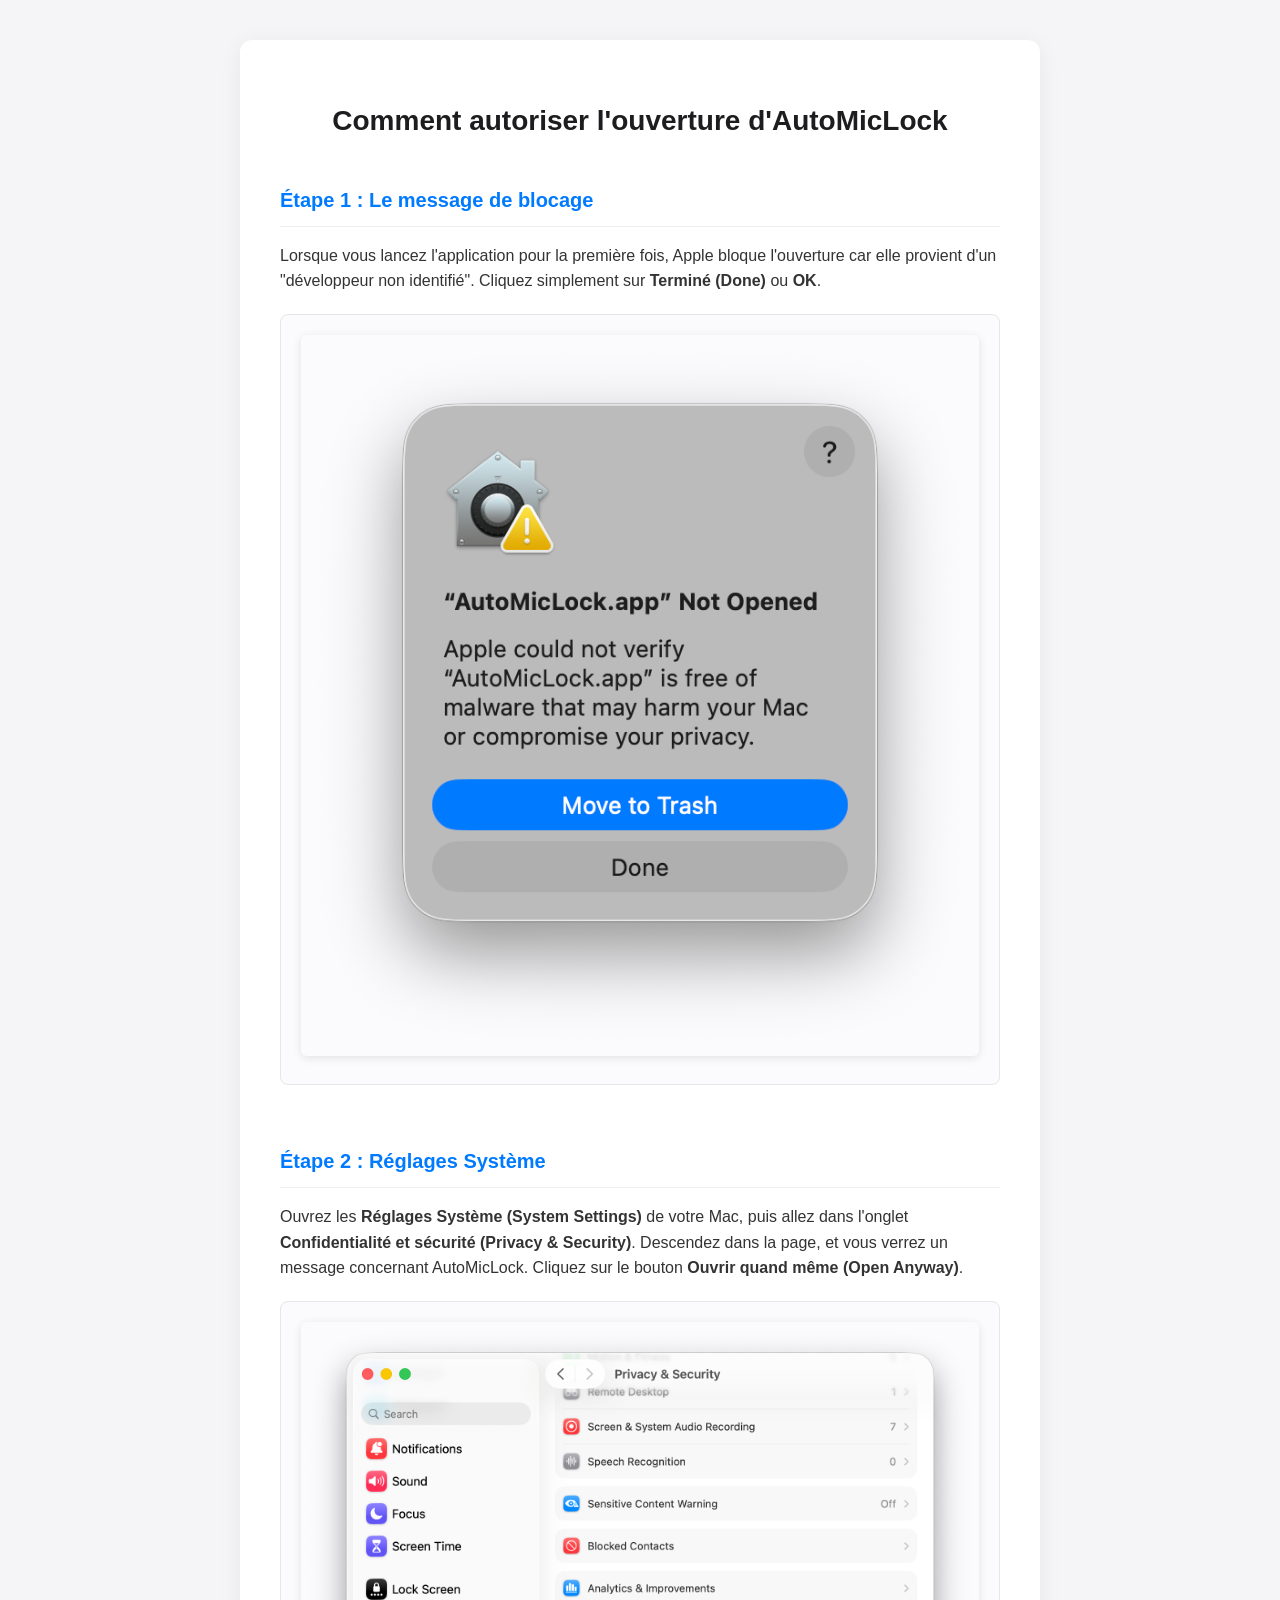
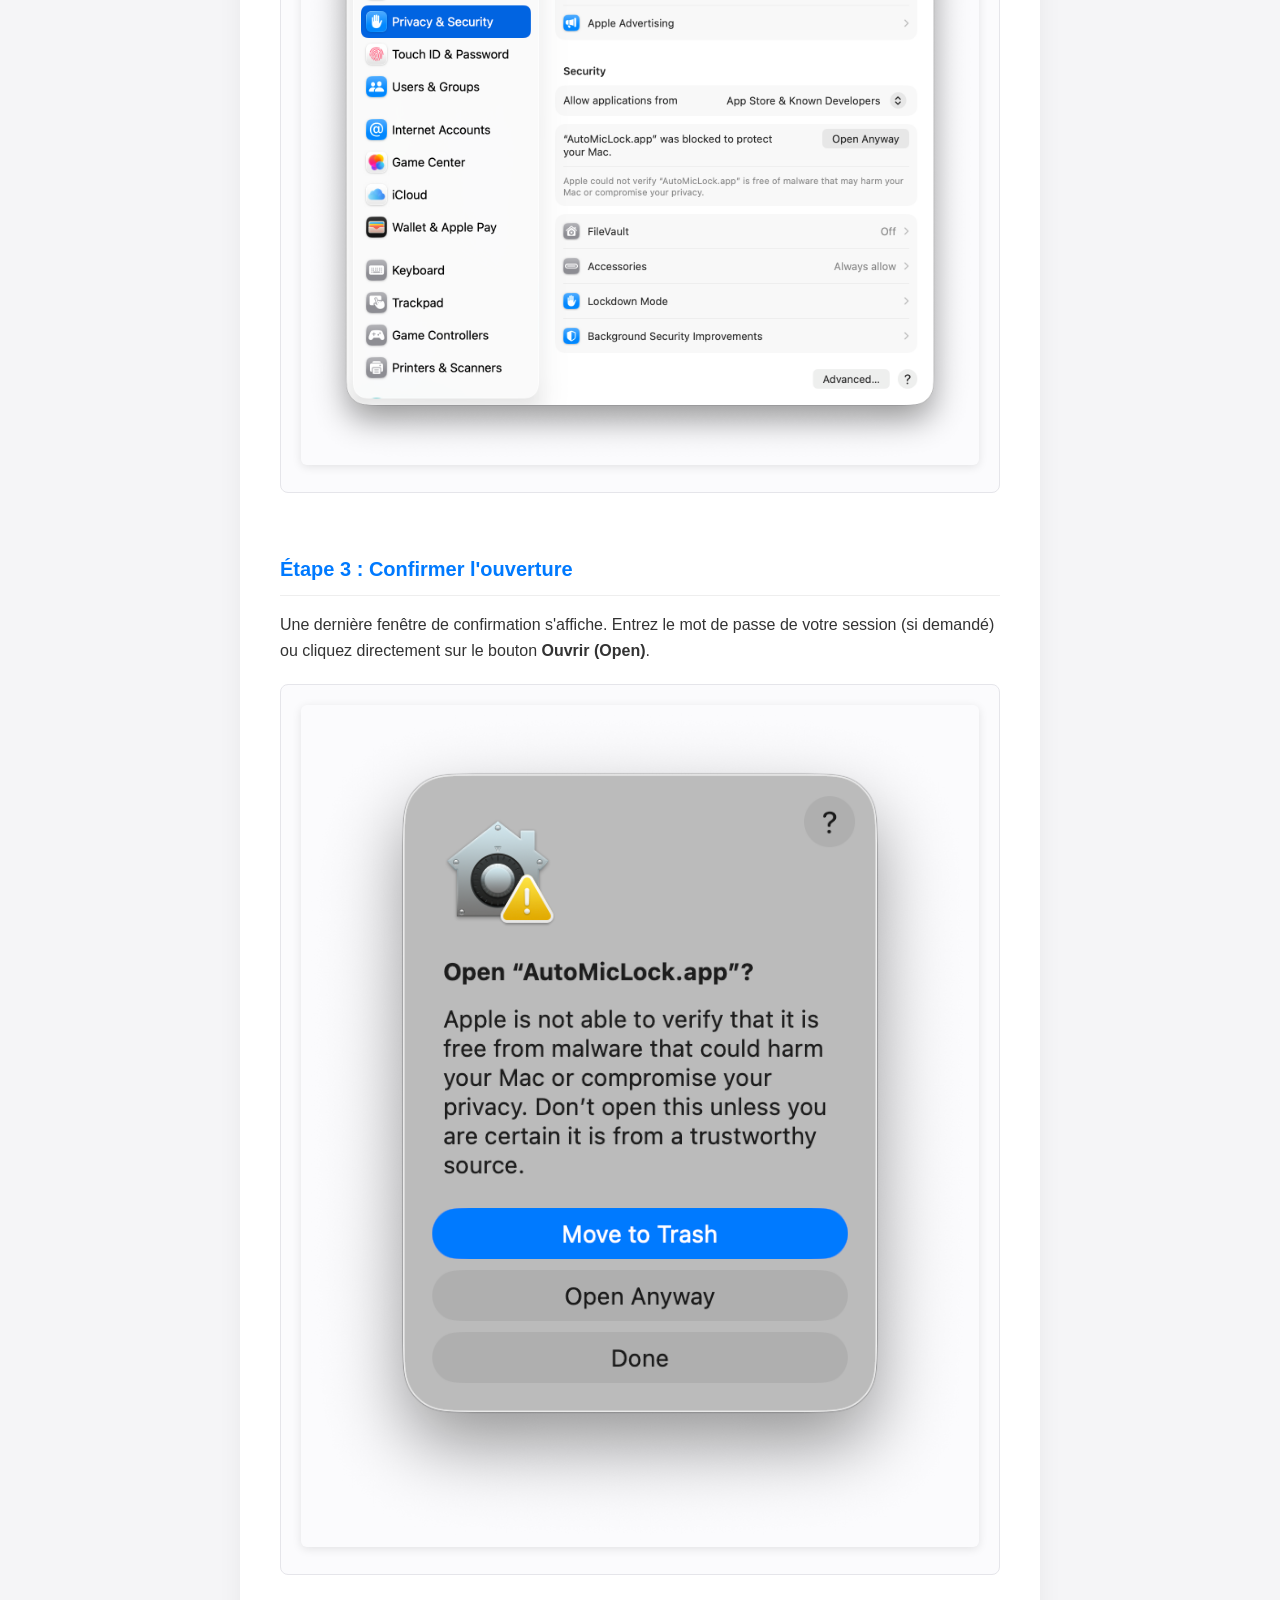
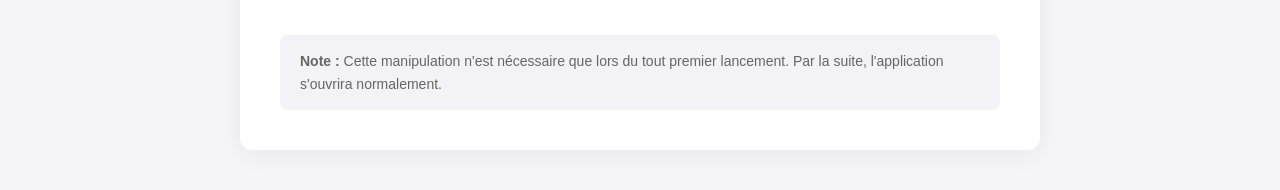
==== INSTALL_TUTORIAL.html @ b4e9e0fe "feat: complete DMG polish with visual HTML tutorial" ====
<!DOCTYPE html>
<html lang="fr">
<head>
    <meta charset="UTF-8">
    <title>Tutoriel d'installation - AutoMicLock</title>
    <style>
        body {
            font-family: -apple-system, BlinkMacSystemFont, "Segoe UI", Roboto, Helvetica, Arial, sans-serif;
            background-color: #f5f5f7;
            color: #333;
            max-width: 800px;
            margin: 0 auto;
            padding: 40px 20px;
            line-height: 1.6;
        }
        .container {
            background: white;
            padding: 40px;
            border-radius: 12px;
            box-shadow: 0 4px 24px rgba(0,0,0,0.06);
        }
        h1 {
            font-size: 28px;
            text-align: center;
            margin-bottom: 40px;
            color: #1d1d1f;
        }
        .step {
            margin-bottom: 60px;
        }
        .step h2 {
            font-size: 20px;
            color: #007aff;
            margin-bottom: 15px;
            border-bottom: 1px solid #eee;
            padding-bottom: 10px;
        }
        .step p {
            font-size: 16px;
            margin-bottom: 20px;
        }
        .img-container {
            text-align: center;
            background: #fbfbfd;
            padding: 20px;
            border-radius: 8px;
            border: 1px solid #e5e5ea;
        }
        img {
            max-width: 100%;
            height: auto;
            border-radius: 6px;
            box-shadow: 0 2px 10px rgba(0,0,0,0.1);
        }
        .note {
            background: #f2f2f7;
            padding: 15px 20px;
            border-radius: 8px;
            font-size: 14px;
            color: #666;
            margin-top: 40px;
        }
    </style>
</head>
<body>
    <div class="container">
        <h1>Comment autoriser l'ouverture d'AutoMicLock</h1>
        
        <div class="step">
            <h2>Étape 1 : Le message de blocage</h2>
            <p>Lorsque vous lancez l'application pour la première fois, Apple bloque l'ouverture car elle provient d'un "développeur non identifié". Cliquez simplement sur <strong>Terminé (Done)</strong> ou <strong>OK</strong>.</p>
            <div class="img-container">
                <img src="[data-uri]" alt="Étape 1">
            </div>
        </div>

        <div class="step">
            <h2>Étape 2 : Réglages Système</h2>
            <p>Ouvrez les <strong>Réglages Système (System Settings)</strong> de votre Mac, puis allez dans l'onglet <strong>Confidentialité et sécurité (Privacy & Security)</strong>. Descendez dans la page, et vous verrez un message concernant AutoMicLock. Cliquez sur le bouton <strong>Ouvrir quand même (Open Anyway)</strong>.</p>
            <div class="img-container">
                <img src="[data-uri]" alt="Étape 2">
            </div>
        </div>

        <div class="step">
            <h2>Étape 3 : Confirmer l'ouverture</h2>
            <p>Une dernière fenêtre de confirmation s'affiche. Entrez le mot de passe de votre session (si demandé) ou cliquez directement sur le bouton <strong>Ouvrir (Open)</strong>.</p>
            <div class="img-container">
                <img src="[data-uri]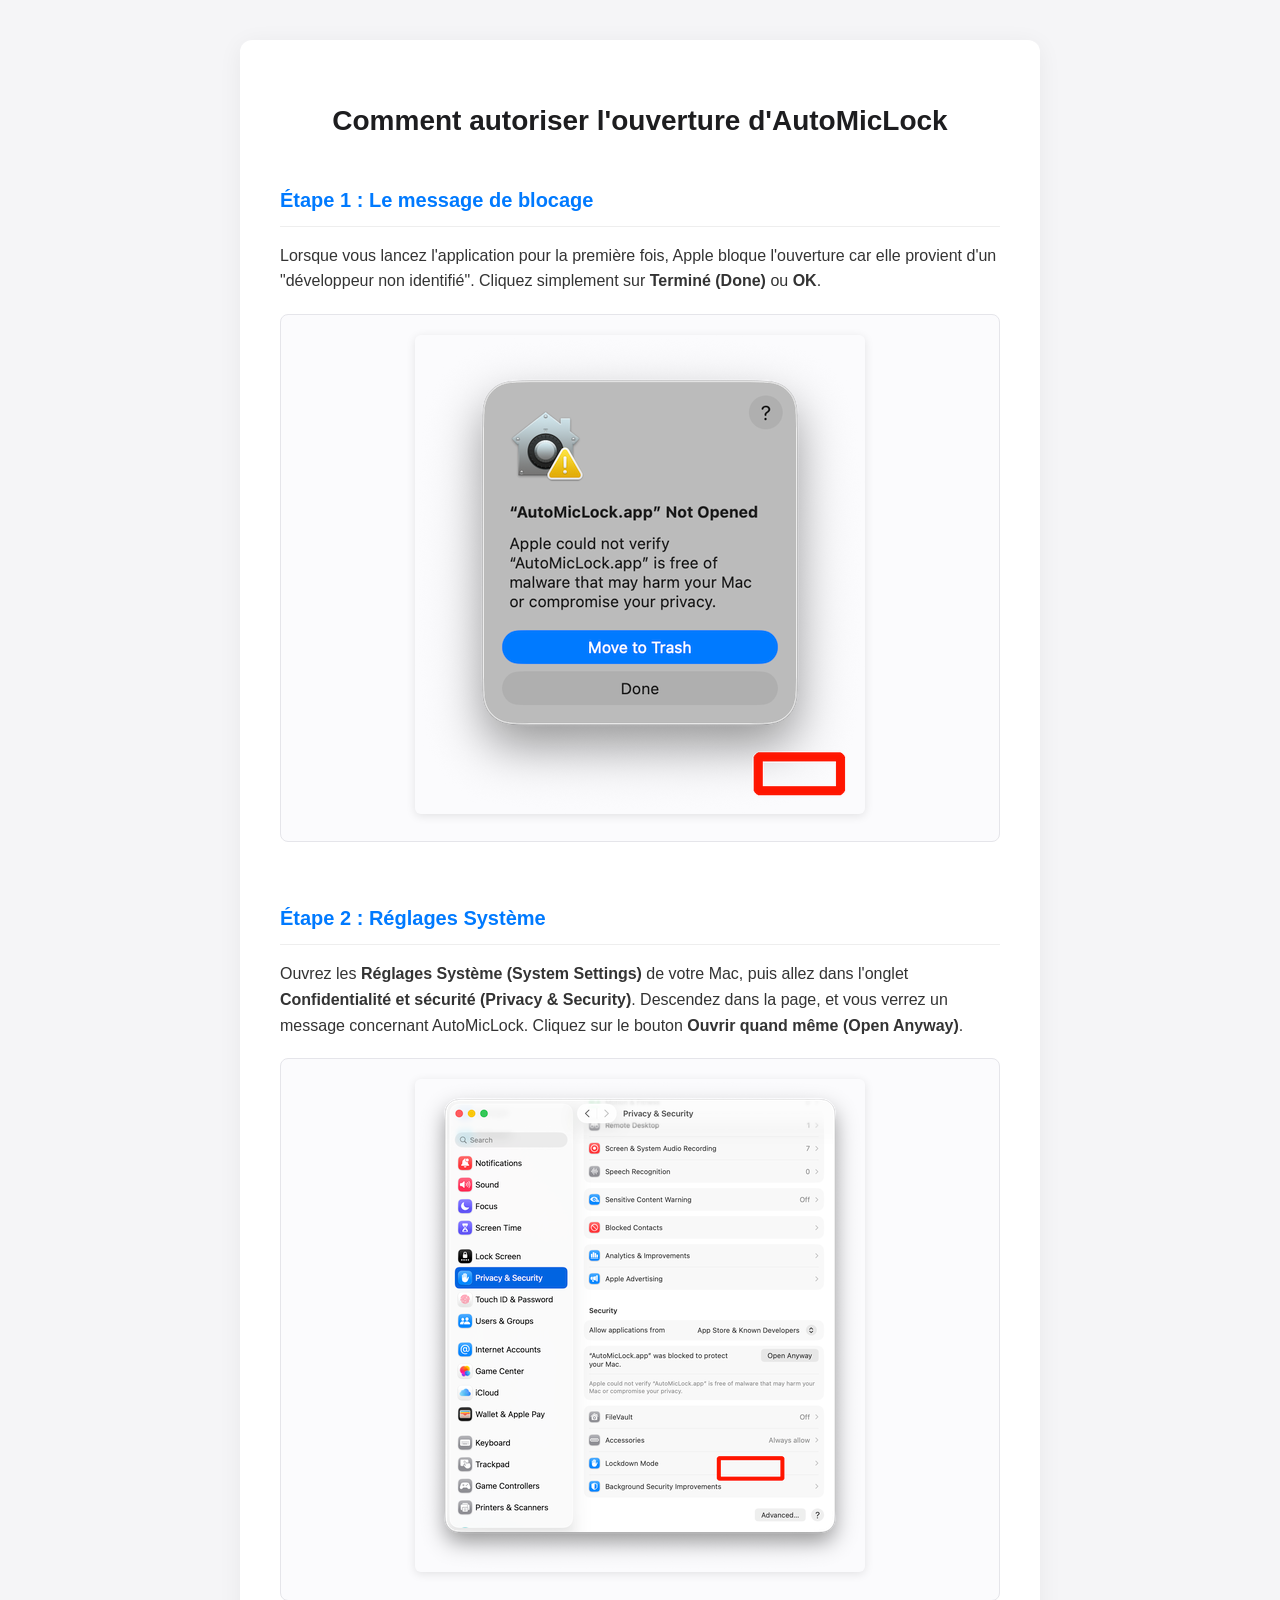
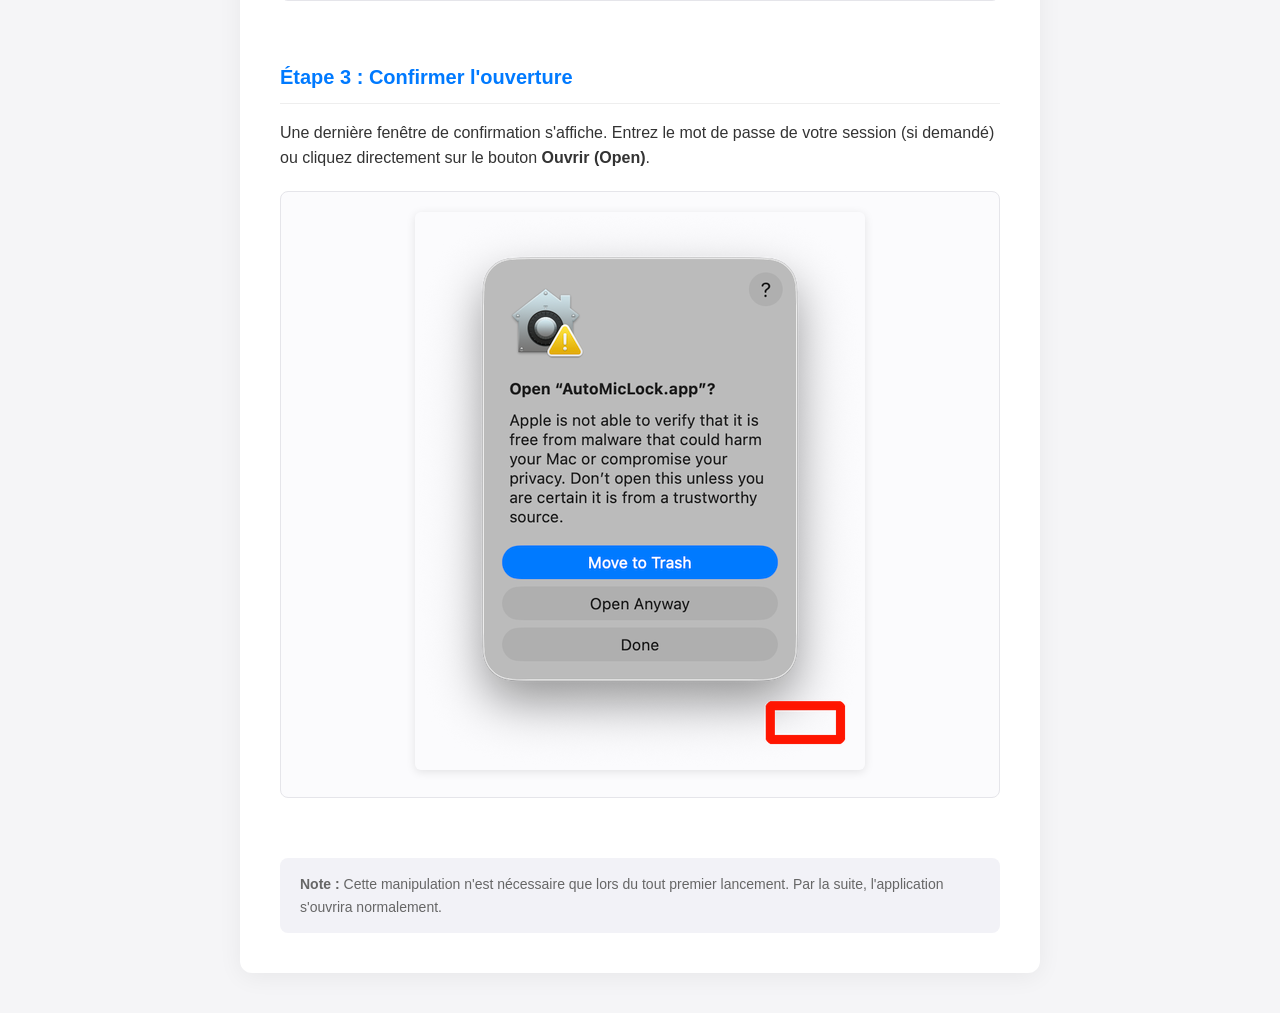
